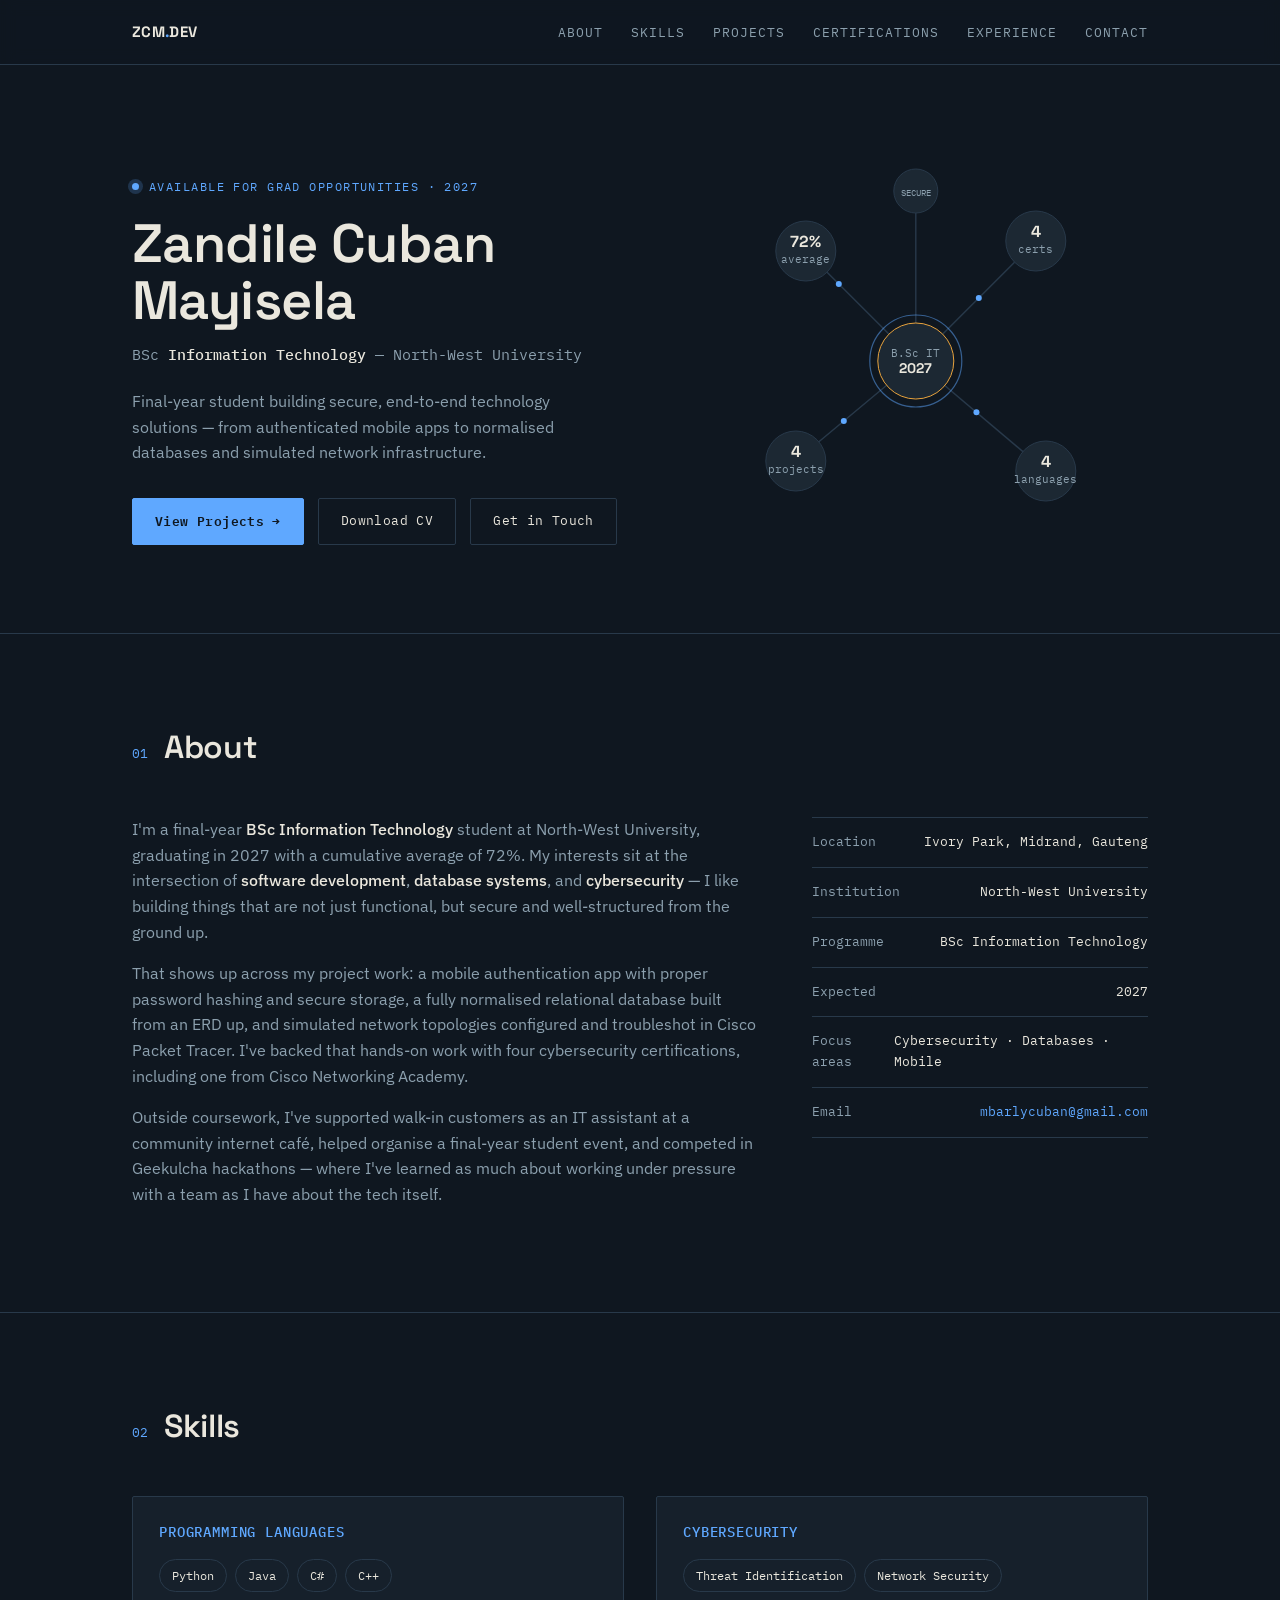
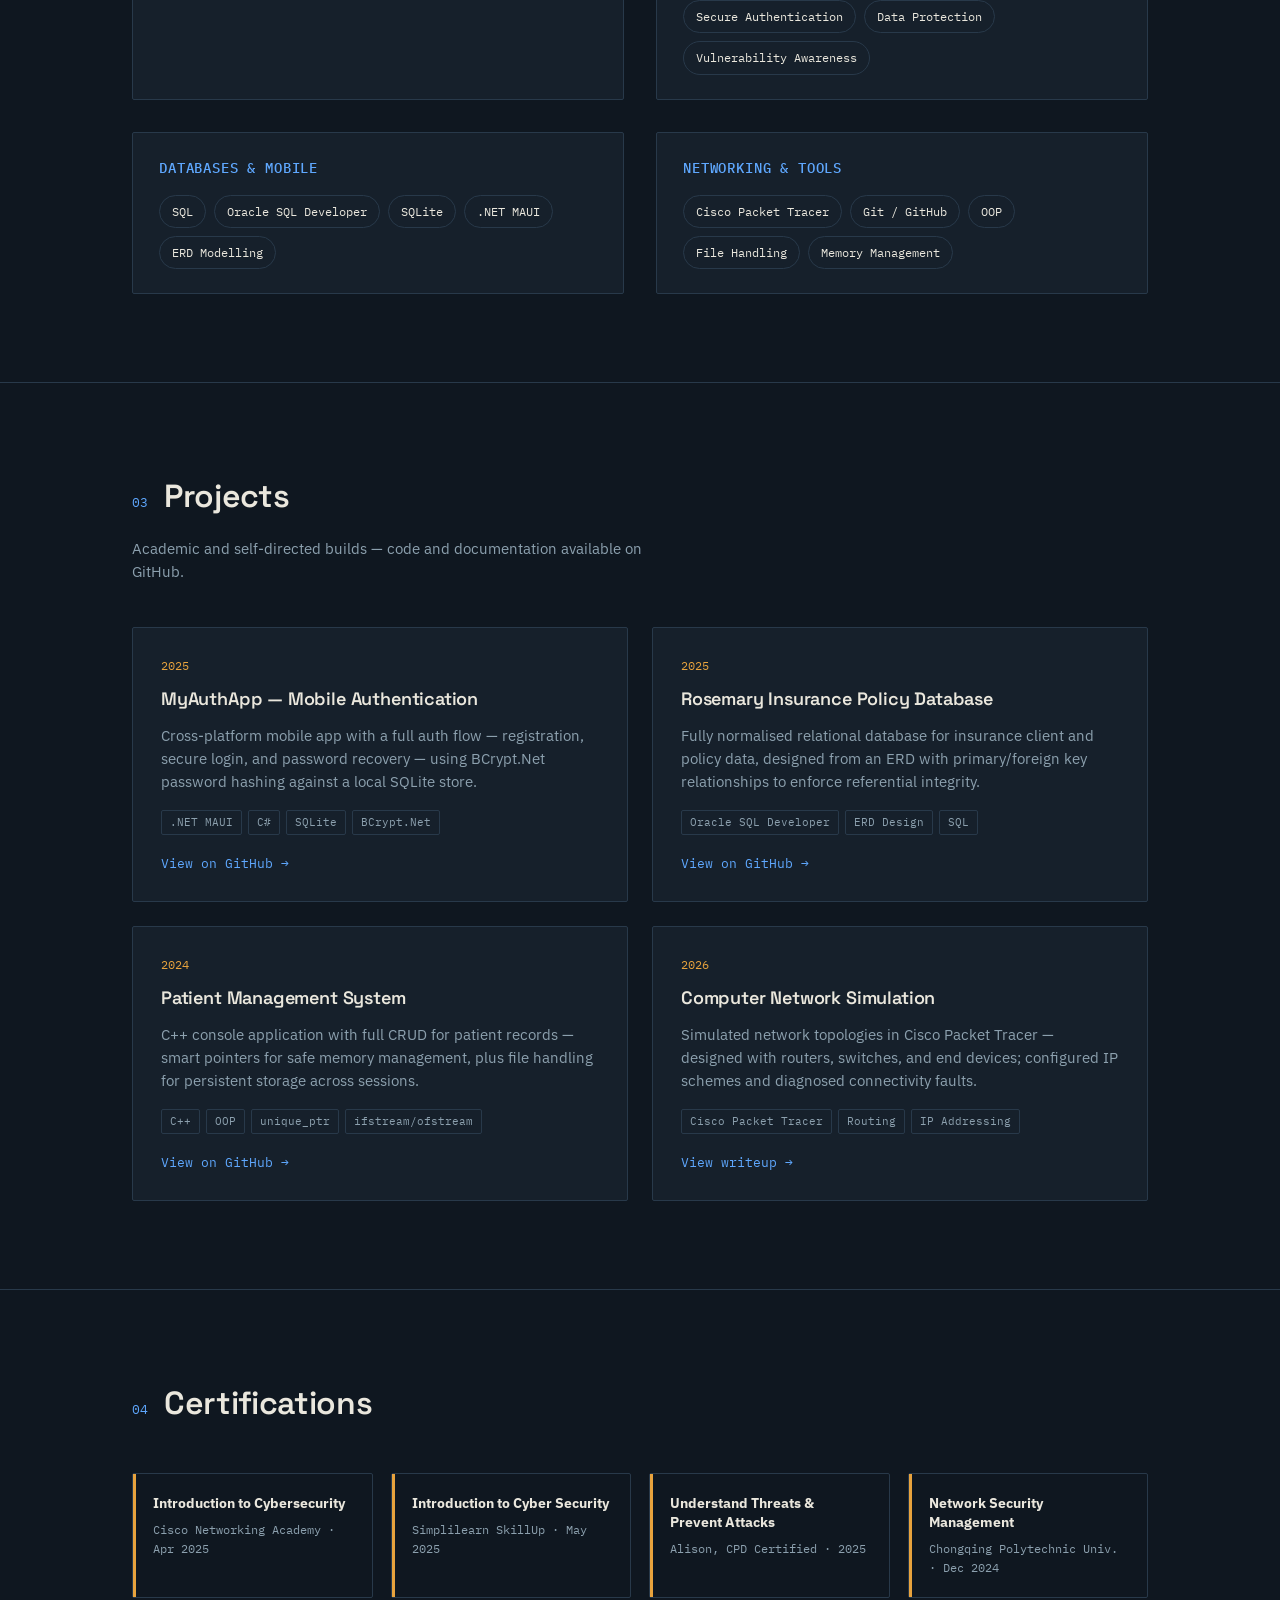
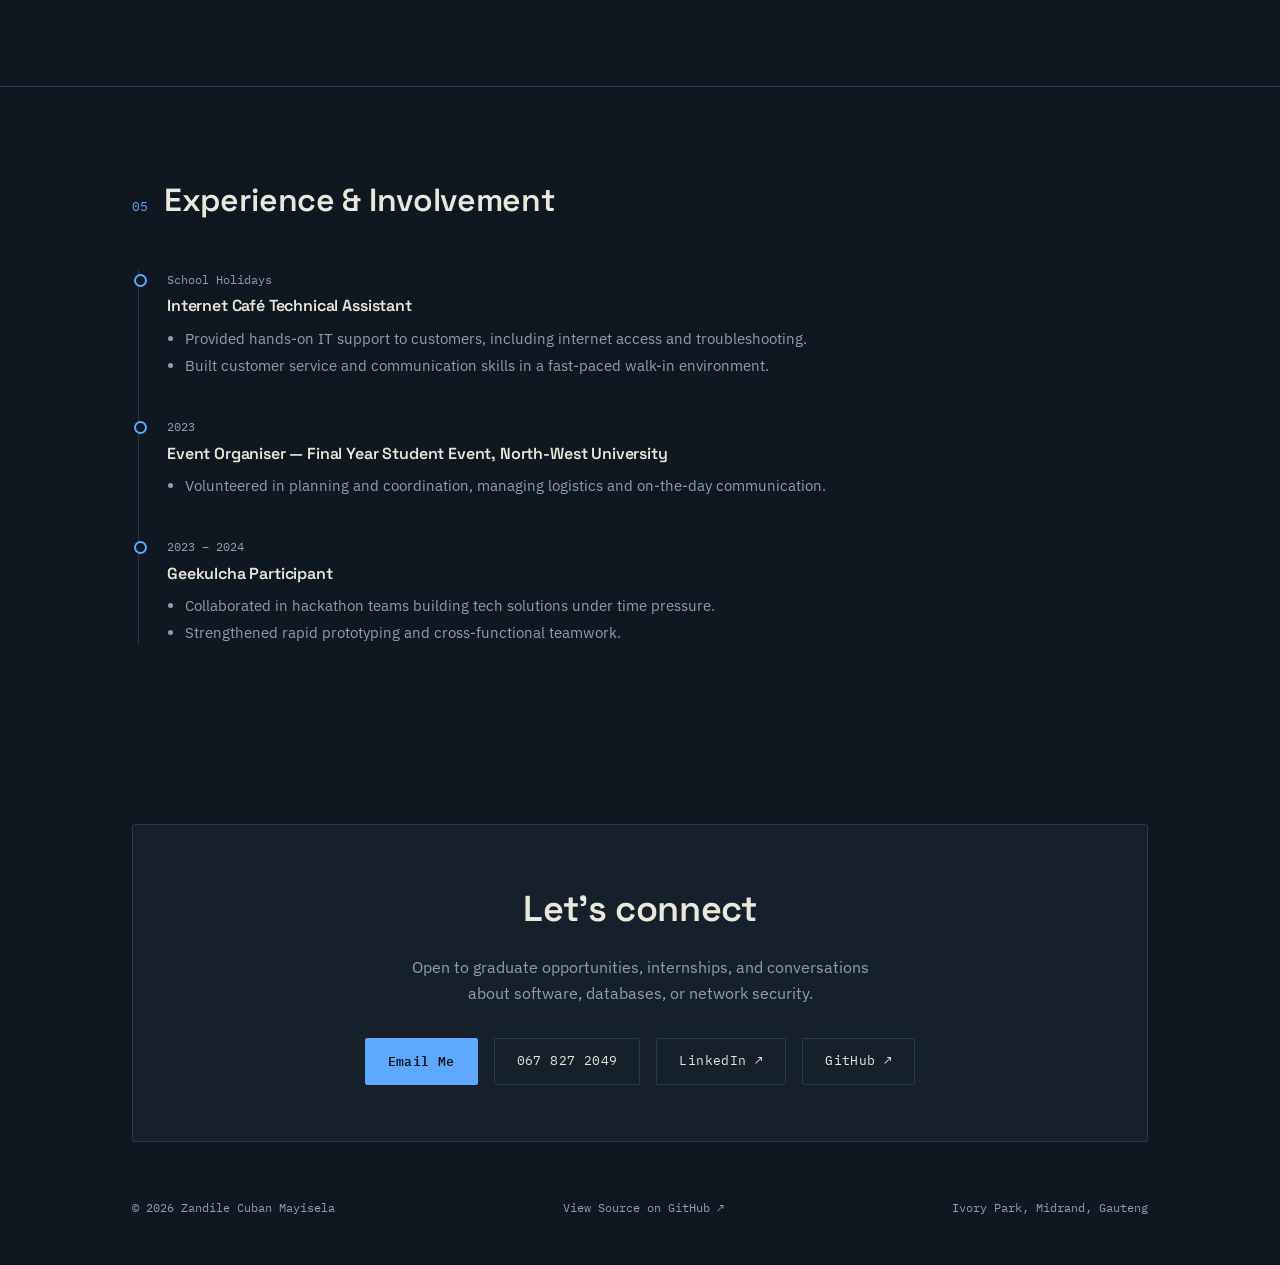
==== index.html @ 1b2cf782 "Add files via upload" ====
<!DOCTYPE html>
<html lang="en">
<head>
<meta charset="UTF-8">
<meta name="viewport" content="width=device-width, initial-scale=1.0">
<title>Zandile Cuban Mayisela — BSc IT Student</title>
<meta name="description" content="Virtual CV of Zandile Cuban Mayisela, BSc Information Technology student — software development, cybersecurity, and network engineering.">
<link rel="preconnect" href="https://fonts.googleapis.com">
<link rel="preconnect" href="https://fonts.gstatic.com" crossorigin>
<link href="https://fonts.googleapis.com/css2?family=Space+Grotesk:wght@400;500;600;700&family=IBM+Plex+Sans:wght@400;500;600&family=IBM+Plex+Mono:wght@400;500&display=swap" rel="stylesheet">
<link rel="stylesheet" href="styles.css">
</head>
<body>

<nav>
  <div class="wrap">
    <a href="#top" class="nav-mark">ZCM<span>.</span>DEV</a>
    <ul class="nav-links" id="navLinks">
      <li><a href="#about">About</a></li>
      <li><a href="#skills">Skills</a></li>
      <li><a href="#projects">Projects</a></li>
      <li><a href="#certs">Certifications</a></li>
      <li><a href="#experience">Experience</a></li>
      <li><a href="#contact">Contact</a></li>
    </ul>
    <button class="nav-toggle" id="navToggle" aria-label="Toggle menu" aria-expanded="false" aria-controls="navLinks">☰</button>
  </div>
</nav>

<main id="top">

  <!-- HERO -->
  <header class="hero">
    <div class="wrap hero-grid">
      <div>
        <div class="eyebrow">Available for grad opportunities · 2027</div>
        <h1>Zandile Cuban<br>Mayisela</h1>
        <p class="role">BSc <strong>Information Technology</strong> — North-West University</p>
        <p class="lede">Final-year student building secure, end-to-end technology solutions — from authenticated mobile apps to normalised databases and simulated network infrastructure.</p>
        <div class="btn-row">
          <a href="#projects" class="btn btn-primary">View Projects →</a>
          <a href="assets/Zandile-Cuban_Mayisela_Resume.pdf" class="btn btn-ghost" download>Download CV</a>
          <a href="#contact" class="btn btn-ghost">Get in Touch</a>
        </div>
      </div>

      <div class="topo" aria-hidden="true">
        <svg viewBox="0 0 400 400" xmlns="http://www.w3.org/2000/svg">
          <!-- connecting lines -->
          <line class="topo-line" x1="200" y1="200" x2="90" y2="90"/>
          <line class="topo-line" x1="200" y1="200" x2="320" y2="80"/>
          <line class="topo-line" x1="200" y1="200" x2="80" y2="300"/>
          <line class="topo-line" x1="200" y1="200" x2="330" y2="310"/>
          <line class="topo-line" x1="200" y1="200" x2="200" y2="30"/>

          <!-- animated packets travelling along lines -->
          <circle class="topo-packet" r="3">
            <animateMotion dur="3s" repeatCount="indefinite" path="M200,200 L90,90"/>
          </circle>
          <circle class="topo-packet" r="3">
            <animateMotion dur="4s" repeatCount="indefinite" path="M200,200 L320,80"/>
          </circle>
          <circle class="topo-packet" r="3">
            <animateMotion dur="3.5s" repeatCount="indefinite" path="M200,200 L80,300"/>
          </circle>
          <circle class="topo-packet" r="3">
            <animateMotion dur="4.5s" repeatCount="indefinite" path="M200,200 L330,310"/>
          </circle>

          <!-- center node: identity -->
          <circle class="topo-node-ring" cx="200" cy="200" r="46"/>
          <circle class="topo-node-fill amber" cx="200" cy="200" r="38"/>
          <text x="200" y="196" text-anchor="middle" class="topo-node-label">B.Sc IT</text>
          <text x="200" y="212" text-anchor="middle" class="topo-stat" style="font-size:14px;">2027</text>

          <!-- node: GPA -->
          <circle class="topo-node-fill" cx="90" cy="90" r="30"/>
          <text x="90" y="86" text-anchor="middle" class="topo-stat" style="font-size:16px;">72%</text>
          <text x="90" y="102" text-anchor="middle" class="topo-node-label">average</text>

          <!-- node: certs -->
          <circle class="topo-node-fill" cx="320" cy="80" r="30"/>
          <text x="320" y="76" text-anchor="middle" class="topo-stat" style="font-size:16px;">4</text>
          <text x="320" y="92" text-anchor="middle" class="topo-node-label">certs</text>

          <!-- node: projects -->
          <circle class="topo-node-fill" cx="80" cy="300" r="30"/>
          <text x="80" y="296" text-anchor="middle" class="topo-stat" style="font-size:16px;">4</text>
          <text x="80" y="312" text-anchor="middle" class="topo-node-label">projects</text>

          <!-- node: languages -->
          <circle class="topo-node-fill" cx="330" cy="310" r="30"/>
          <text x="330" y="306" text-anchor="middle" class="topo-stat" style="font-size:16px;">4</text>
          <text x="330" y="322" text-anchor="middle" class="topo-node-label">languages</text>

          <!-- node: top -->
          <circle class="topo-node-fill" cx="200" cy="30" r="22"/>
          <text x="200" y="35" text-anchor="middle" class="topo-node-label" style="font-size:9px;">SECURE</text>
        </svg>
      </div>
    </div>
  </header>

  <!-- ABOUT -->
  <section id="about">
    <div class="wrap">
      <div class="sec-head"><span class="sec-num">01</span><h2>About</h2></div>
      <div class="about-grid">
        <div>
          <p>I'm a final-year <strong>BSc Information Technology</strong> student at North-West University, graduating in 2027 with a cumulative average of 72%. My interests sit at the intersection of <strong>software development</strong>, <strong>database systems</strong>, and <strong>cybersecurity</strong> — I like building things that are not just functional, but secure and well-structured from the ground up.</p>
          <p>That shows up across my project work: a mobile authentication app with proper password hashing and secure storage, a fully normalised relational database built from an ERD up, and simulated network topologies configured and troubleshot in Cisco Packet Tracer. I've backed that hands-on work with four cybersecurity certifications, including one from Cisco Networking Academy.</p>
          <p>Outside coursework, I've supported walk-in customers as an IT assistant at a community internet café, helped organise a final-year student event, and competed in Geekulcha hackathons — where I've learned as much about working under pressure with a team as I have about the tech itself.</p>
        </div>
        <ul class="fact-list">
          <li><span>Location</span><span>Ivory Park, Midrand, Gauteng</span></li>
          <li><span>Institution</span><span>North-West University</span></li>
          <li><span>Programme</span><span>BSc Information Technology</span></li>
          <li><span>Expected</span><span>2027</span></li>
          <li><span>Focus areas</span><span>Cybersecurity · Databases · Mobile</span></li>
          <li><span>Email</span><span><a href="mailto:mbarlycuban@gmail.com" style="color:var(--signal)">mbarlycuban@gmail.com</a></span></li>
        </ul>
      </div>
    </div>
  </section>

  <!-- SKILLS -->
  <section id="skills">
    <div class="wrap">
      <div class="sec-head"><span class="sec-num">02</span><h2>Skills</h2></div>
      <div class="skill-groups">
        <div class="skill-card">
          <h3>Programming Languages</h3>
          <div class="chip-row">
            <span class="chip">Python</span><span class="chip">Java</span><span class="chip">C#</span><span class="chip">C++</span>
          </div>
        </div>
        <div class="skill-card">
          <h3>Cybersecurity</h3>
          <div class="chip-row">
            <span class="chip">Threat Identification</span><span class="chip">Network Security</span><span class="chip">Secure Authentication</span><span class="chip">Data Protection</span><span class="chip">Vulnerability Awareness</span>
          </div>
        </div>
        <div class="skill-card">
          <h3>Databases &amp; Mobile</h3>
          <div class="chip-row">
            <span class="chip">SQL</span><span class="chip">Oracle SQL Developer</span><span class="chip">SQLite</span><span class="chip">.NET MAUI</span><span class="chip">ERD Modelling</span>
          </div>
        </div>
        <div class="skill-card">
          <h3>Networking &amp; Tools</h3>
          <div class="chip-row">
            <span class="chip">Cisco Packet Tracer</span><span class="chip">Git / GitHub</span><span class="chip">OOP</span><span class="chip">File Handling</span><span class="chip">Memory Management</span>
          </div>
        </div>
      </div>
    </div>
  </section>

  <!-- PROJECTS -->
  <section id="projects">
    <div class="wrap">
      <div class="sec-head"><span class="sec-num">03</span><h2>Projects</h2></div>
      <p class="sec-sub">Academic and self-directed builds — code and documentation available on GitHub.</p>
      <div class="project-grid">

        <div class="project-card">
          <div class="project-year">2025</div>
          <h3>MyAuthApp — Mobile Authentication</h3>
          <p>Cross-platform mobile app with a full auth flow — registration, secure login, and password recovery — using BCrypt.Net password hashing against a local SQLite store.</p>
          <div class="project-stack">
            <span class="tag">.NET MAUI</span><span class="tag">C#</span><span class="tag">SQLite</span><span class="tag">BCrypt.Net</span>
          </div>
          <a class="project-link" href="#" data-repo-placeholder>View on GitHub →</a>
        </div>

        <div class="project-card">
          <div class="project-year">2025</div>
          <h3>Rosemary Insurance Policy Database</h3>
          <p>Fully normalised relational database for insurance client and policy data, designed from an ERD with primary/foreign key relationships to enforce referential integrity.</p>
          <div class="project-stack">
            <span class="tag">Oracle SQL Developer</span><span class="tag">ERD Design</span><span class="tag">SQL</span>
          </div>
          <a class="project-link" href="https://github.com/tea-eye-mars/RosemaryInsurance_Group21" target="_blank" rel="noopener">View on GitHub →</a>
        </div>

        <div class="project-card">
          <div class="project-year">2024</div>
          <h3>Patient Management System</h3>
          <p>C++ console application with full CRUD for patient records — smart pointers for safe memory management, plus file handling for persistent storage across sessions.</p>
          <div class="project-stack">
            <span class="tag">C++</span><span class="tag">OOP</span><span class="tag">unique_ptr</span><span class="tag">ifstream/ofstream</span>
          </div>
          <a class="project-link" href="#" data-repo-placeholder>View on GitHub →</a>
        </div>

        <div class="project-card">
          <div class="project-year">2026</div>
          <h3>Computer Network Simulation</h3>
          <p>Simulated network topologies in Cisco Packet Tracer — designed with routers, switches, and end devices; configured IP schemes and diagnosed connectivity faults.</p>
          <div class="project-stack">
            <span class="tag">Cisco Packet Tracer</span><span class="tag">Routing</span><span class="tag">IP Addressing</span>
          </div>
          <a class="project-link" href="#" data-repo-placeholder>View writeup →</a>
        </div>

      </div>
    </div>
  </section>

  <!-- CERTIFICATIONS -->
  <section id="certs">
    <div class="wrap">
      <div class="sec-head"><span class="sec-num">04</span><h2>Certifications</h2></div>
      <div class="cert-row">
        <div class="cert-card">
          <h4>Introduction to Cybersecurity</h4>
          <span class="mono">Cisco Networking Academy · Apr 2025</span>
        </div>
        <div class="cert-card">
          <h4>Introduction to Cyber Security</h4>
          <span class="mono">Simplilearn SkillUp · May 2025</span>
        </div>
        <div class="cert-card">
          <h4>Understand Threats &amp; Prevent Attacks</h4>
          <span class="mono">Alison, CPD Certified · 2025</span>
        </div>
        <div class="cert-card">
          <h4>Network Security Management</h4>
          <span class="mono">Chongqing Polytechnic Univ. · Dec 2024</span>
        </div>
      </div>
    </div>
  </section>

  <!-- EXPERIENCE -->
  <section id="experience">
    <div class="wrap">
      <div class="sec-head"><span class="sec-num">05</span><h2>Experience &amp; Involvement</h2></div>
      <div class="timeline">
        <div class="tl-item">
          <span class="mono">School Holidays</span>
          <h3>Internet Café Technical Assistant</h3>
          <ul>
            <li>Provided hands-on IT support to customers, including internet access and troubleshooting.</li>
            <li>Built customer service and communication skills in a fast-paced walk-in environment.</li>
          </ul>
        </div>
        <div class="tl-item">
          <span class="mono">2023</span>
          <h3>Event Organiser — Final Year Student Event, North-West University</h3>
          <ul>
            <li>Volunteered in planning and coordination, managing logistics and on-the-day communication.</li>
          </ul>
        </div>
        <div class="tl-item">
          <span class="mono">2023 – 2024</span>
          <h3>Geekulcha Participant</h3>
          <ul>
            <li>Collaborated in hackathon teams building tech solutions under time pressure.</li>
            <li>Strengthened rapid prototyping and cross-functional teamwork.</li>
          </ul>
        </div>
      </div>
    </div>
  </section>

  <!-- CONTACT -->
  <footer id="contact">
    <div class="wrap">
      <div class="contact-box">
        <h2>Let's connect</h2>
        <p>Open to graduate opportunities, internships, and conversations about software, databases, or network security.</p>
        <div class="contact-links">
          <a class="btn btn-primary" href="mailto:mbarlycuban@gmail.com">Email Me</a>
          <a class="btn btn-ghost" href="tel:0678272049">067 827 2049</a>
          <a class="btn btn-ghost" href="https://www.linkedin.com/in/zandile-cuban-mayisela-5b133020b/" target="_blank" rel="noopener">LinkedIn ↗</a>
          <a class="btn btn-ghost" href="https://github.com/ZCuban" target="_blank" rel="noopener">GitHub ↗</a>
        </div>
      </div>
      <div class="foot-bottom">
        <span>© 2026 Zandile Cuban Mayisela</span>
        <span><a href="https://github.com/ZCuban/Zandile-Portfolio" target="_blank" rel="noopener" style="color:var(--muted)">View Source on GitHub ↗</a></span>
        <span>Ivory Park, Midrand, Gauteng</span>
      </div>
    </div>
  </footer>

</main>

<script src="script.js"></script>
</body>
</html>
---- styles.css ----
:root{
    --ink:#0F1720;
    --panel:#16202B;
    --panel-2:#1C2833;
    --line:#28394A;
    --text:#EAE7DD;
    --muted:#8CA0AE;
    --signal:#5FA8FF;
    --signal-dim:#5FA8FF33;
    --amber:#E8A33D;
    --radius:2px;
  }
  *{box-sizing:border-box; margin:0; padding:0;}
  html{scroll-behavior:smooth;}
  body{
    background:var(--ink);
    color:var(--text);
    font-family:'IBM Plex Sans', sans-serif;
    line-height:1.6;
    -webkit-font-smoothing:antialiased;
  }
  ::selection{background:var(--signal-dim); color:var(--text);}
  a{color:inherit; text-decoration:none;}
  .mono{font-family:'IBM Plex Mono', monospace;}
  h1,h2,h3{font-family:'Space Grotesk', sans-serif; font-weight:600; letter-spacing:-0.01em;}
  .wrap{max-width:1080px; margin:0 auto; padding:0 32px;}
  :focus-visible{outline:2px solid var(--signal); outline-offset:3px;}

  /* ===== NAV ===== */
  nav{
    position:sticky; top:0; z-index:50;
    background:rgba(15,23,32,0.88);
    backdrop-filter:blur(8px);
    border-bottom:1px solid var(--line);
  }
  nav .wrap{display:flex; align-items:center; justify-content:space-between; height:64px;}
  .nav-mark{font-family:'Space Grotesk'; font-weight:700; font-size:15px; letter-spacing:0.02em; color:var(--text);}
  .nav-mark span{color:var(--signal);}
  .nav-links{display:flex; gap:28px; list-style:none;}
  .nav-links a{
    font-family:'IBM Plex Mono'; font-size:12.5px; text-transform:uppercase; letter-spacing:0.08em;
    color:var(--muted); transition:color .2s;
    position:relative; padding:4px 0;
  }
  .nav-links a::after{
    content:''; position:absolute; left:0; bottom:0; width:0; height:1px; background:var(--signal);
    transition:width .25s;
  }
  .nav-links a:hover{color:var(--text);}
  .nav-links a:hover::after{width:100%;}
  .nav-toggle{display:none; background:none; border:1px solid var(--line); color:var(--text); width:36px; height:36px; cursor:pointer;}

  /* ===== HERO / TOPOLOGY ===== */
  .hero{padding:96px 0 72px; position:relative; overflow:hidden;}
  .hero-grid{display:grid; grid-template-columns:1.05fr 0.95fr; gap:40px; align-items:center;}
  .eyebrow{
    font-family:'IBM Plex Mono'; font-size:12px; letter-spacing:0.12em; text-transform:uppercase;
    color:var(--signal); display:flex; align-items:center; gap:10px; margin-bottom:18px;
  }
  .eyebrow::before{content:''; width:7px; height:7px; background:var(--signal); border-radius:50%; box-shadow:0 0 0 4px var(--signal-dim); animation:pulse 2s infinite;}
  @keyframes pulse{0%,100%{opacity:1;} 50%{opacity:.4;}}
  .hero h1{font-size:clamp(34px,4.6vw,54px); line-height:1.06; margin-bottom:14px;}
  .hero .role{font-family:'IBM Plex Mono'; color:var(--muted); font-size:15px; margin-bottom:22px;}
  .hero .role strong{color:var(--text); font-weight:500;}
  .hero p.lede{color:var(--muted); font-size:16px; max-width:46ch; margin-bottom:32px;}
  .btn-row{display:flex; gap:14px; flex-wrap:wrap;}
  .btn{
    font-family:'IBM Plex Mono'; font-size:13px; letter-spacing:0.03em;
    padding:12px 22px; border-radius:var(--radius); cursor:pointer; transition:all .2s; display:inline-flex; align-items:center; gap:8px;
  }
  .btn-primary{background:var(--signal); color:#0F1720; border:1px solid var(--signal); font-weight:600;}
  .btn-primary:hover{background:#7ab4ff; transform:translateY(-1px);}
  .btn-ghost{border:1px solid var(--line); color:var(--text);}
  .btn-ghost:hover{border-color:var(--signal); color:var(--signal);}

  .topo{position:relative; height:400px;}
  .topo svg{width:100%; height:100%;}
  .topo-node-label{font-family:'IBM Plex Mono'; font-size:10.5px; fill:var(--muted);}
  .topo-stat{font-family:'Space Grotesk'; font-size:20px; font-weight:700; fill:var(--text);}
  .topo-line{stroke:var(--line); stroke-width:1.4;}
  .topo-packet{fill:var(--signal);}
  .topo-node-ring{fill:none; stroke:var(--signal); stroke-width:1.2; opacity:0.5;}
  .topo-node-fill{fill:var(--panel-2); stroke:var(--line); stroke-width:1;}
  .topo-node-fill.amber{stroke:var(--amber);}

  /* ===== SECTION SHELL ===== */
  section{padding:88px 0; border-top:1px solid var(--line);}
  .sec-head{display:flex; align-items:baseline; gap:16px; margin-bottom:44px;}
  .sec-num{font-family:'IBM Plex Mono'; color:var(--signal); font-size:13px;}
  .sec-head h2{font-size:clamp(24px,3vw,32px);}
  .sec-sub{color:var(--muted); font-size:14.5px; margin-top:-30px; margin-bottom:44px; max-width:60ch;}

  /* ===== ABOUT ===== */
  .about-grid{display:grid; grid-template-columns:1.3fr 0.7fr; gap:56px;}
  .about-grid p{color:var(--muted); font-size:16px; margin-bottom:16px;}
  .about-grid p strong{color:var(--text); font-weight:500;}
  .fact-list{list-style:none; border-top:1px solid var(--line);}
  .fact-list li{
    display:flex; justify-content:space-between; padding:14px 0; border-bottom:1px solid var(--line);
    font-family:'IBM Plex Mono'; font-size:13px;
  }
  .fact-list li span:first-child{color:var(--muted);}

  /* ===== SKILLS ===== */
  .skill-groups{display:grid; grid-template-columns:repeat(2,1fr); gap:32px;}
  .skill-card{background:var(--panel); border:1px solid var(--line); padding:24px 26px; border-radius:var(--radius);}
  .skill-card h3{font-size:14px; font-family:'IBM Plex Mono'; text-transform:uppercase; letter-spacing:0.06em; color:var(--signal); margin-bottom:16px; font-weight:500;}
  .chip-row{display:flex; flex-wrap:wrap; gap:8px;}
  .chip{
    font-family:'IBM Plex Mono'; font-size:12px; padding:6px 12px; border:1px solid var(--line); border-radius:20px; color:var(--text);
    transition:border-color .2s, color .2s;
  }
  .chip:hover{border-color:var(--signal); color:var(--signal);}

  /* ===== PROJECTS ===== */
  .project-grid{display:grid; grid-template-columns:repeat(2,1fr); gap:24px;}
  .project-card{
    background:var(--panel); border:1px solid var(--line); padding:28px; border-radius:var(--radius);
    display:flex; flex-direction:column; transition:border-color .2s, transform .2s;
  }
  .project-card:hover{border-color:var(--signal); transform:translateY(-3px);}
  .project-year{font-family:'IBM Plex Mono'; font-size:12px; color:var(--amber); margin-bottom:10px;}
  .project-card h3{font-size:18px; margin-bottom:10px;}
  .project-card p{color:var(--muted); font-size:14.5px; margin-bottom:16px; flex-grow:1;}
  .project-stack{display:flex; flex-wrap:wrap; gap:6px; margin-bottom:18px;}
  .tag{font-family:'IBM Plex Mono'; font-size:11px; color:var(--muted); border:1px solid var(--line); padding:3px 8px; border-radius:2px;}
  .project-link{font-family:'IBM Plex Mono'; font-size:12.5px; color:var(--signal); display:inline-flex; align-items:center; gap:6px;}
  .project-link:hover{text-decoration:underline;}

  /* ===== CERTS ===== */
  .cert-row{display:grid; grid-template-columns:repeat(4,1fr); gap:18px;}
  .cert-card{border:1px solid var(--line); padding:20px; text-align:left; border-radius:var(--radius); position:relative;}
  .cert-card::before{content:''; position:absolute; top:0; left:0; width:3px; height:100%; background:var(--amber);}
  .cert-card h4{font-size:14px; margin-bottom:8px; line-height:1.35;}
  .cert-card .mono{font-size:11.5px; color:var(--muted); display:block;}

  /* ===== EXPERIENCE ===== */
  .timeline{border-left:1px solid var(--line); margin-left:6px;}
  .tl-item{padding:0 0 36px 28px; position:relative;}
  .tl-item::before{content:''; position:absolute; left:-5px; top:4px; width:9px; height:9px; background:var(--ink); border:2px solid var(--signal); border-radius:50%;}
  .tl-item:last-child{padding-bottom:0;}
  .tl-item .mono{color:var(--muted); font-size:12px; margin-bottom:4px; display:block;}
  .tl-item h3{font-size:16px; margin-bottom:8px;}
  .tl-item ul{color:var(--muted); font-size:14.5px; padding-left:18px;}
  .tl-item li{margin-bottom:4px;}

  /* ===== CONTACT / FOOTER ===== */
  footer{padding:88px 0 48px;}
  .contact-box{
    background:var(--panel); border:1px solid var(--line); border-radius:var(--radius);
    padding:56px; text-align:center; margin-bottom:56px;
  }
  .contact-box h2{font-size:clamp(26px,4vw,36px); margin-bottom:16px;}
  .contact-box p{color:var(--muted); max-width:50ch; margin:0 auto 32px;}
  .contact-links{display:flex; justify-content:center; gap:16px; flex-wrap:wrap;}
  .foot-bottom{display:flex; justify-content:space-between; color:var(--muted); font-family:'IBM Plex Mono'; font-size:12px; flex-wrap:wrap; gap:12px;}

  /* ===== RESPONSIVE ===== */
  @media (max-width:820px){
    .nav-links{
      display:none; position:absolute; top:64px; left:0; right:0;
      flex-direction:column; gap:0; background:var(--ink); border-bottom:1px solid var(--line);
      padding:8px 32px 20px;
    }
    .nav-links.open{display:flex;}
    .nav-links li{border-top:1px solid var(--line);}
    .nav-links a{display:block; padding:14px 0;}
    .nav-toggle{display:block;}
    .hero-grid{grid-template-columns:1fr;}
    .topo{height:280px; order:-1;}
    .about-grid{grid-template-columns:1fr; gap:32px;}
    .skill-groups{grid-template-columns:1fr;}
    .project-grid{grid-template-columns:1fr;}
    .cert-row{grid-template-columns:repeat(2,1fr);}
  }
  @media (max-width:480px){
    .cert-row{grid-template-columns:1fr;}
    .contact-box{padding:36px 24px;}
  }
  @media (prefers-reduced-motion:reduce){
    *{animation:none !important; transition:none !important;}
  }

  /* ---- active nav link (set by script.js on scroll) ---- */
  .nav-links a.active{color:var(--signal);}
  .nav-links a.active::after{width:100%;}

  /* ---- section fade-in (set by script.js via IntersectionObserver) ---- */
  .pre-reveal{opacity:0; transform:translateY(16px); transition:opacity .6s ease, transform .6s ease;}
  .pre-reveal.in-view{opacity:1; transform:translateY(0);}
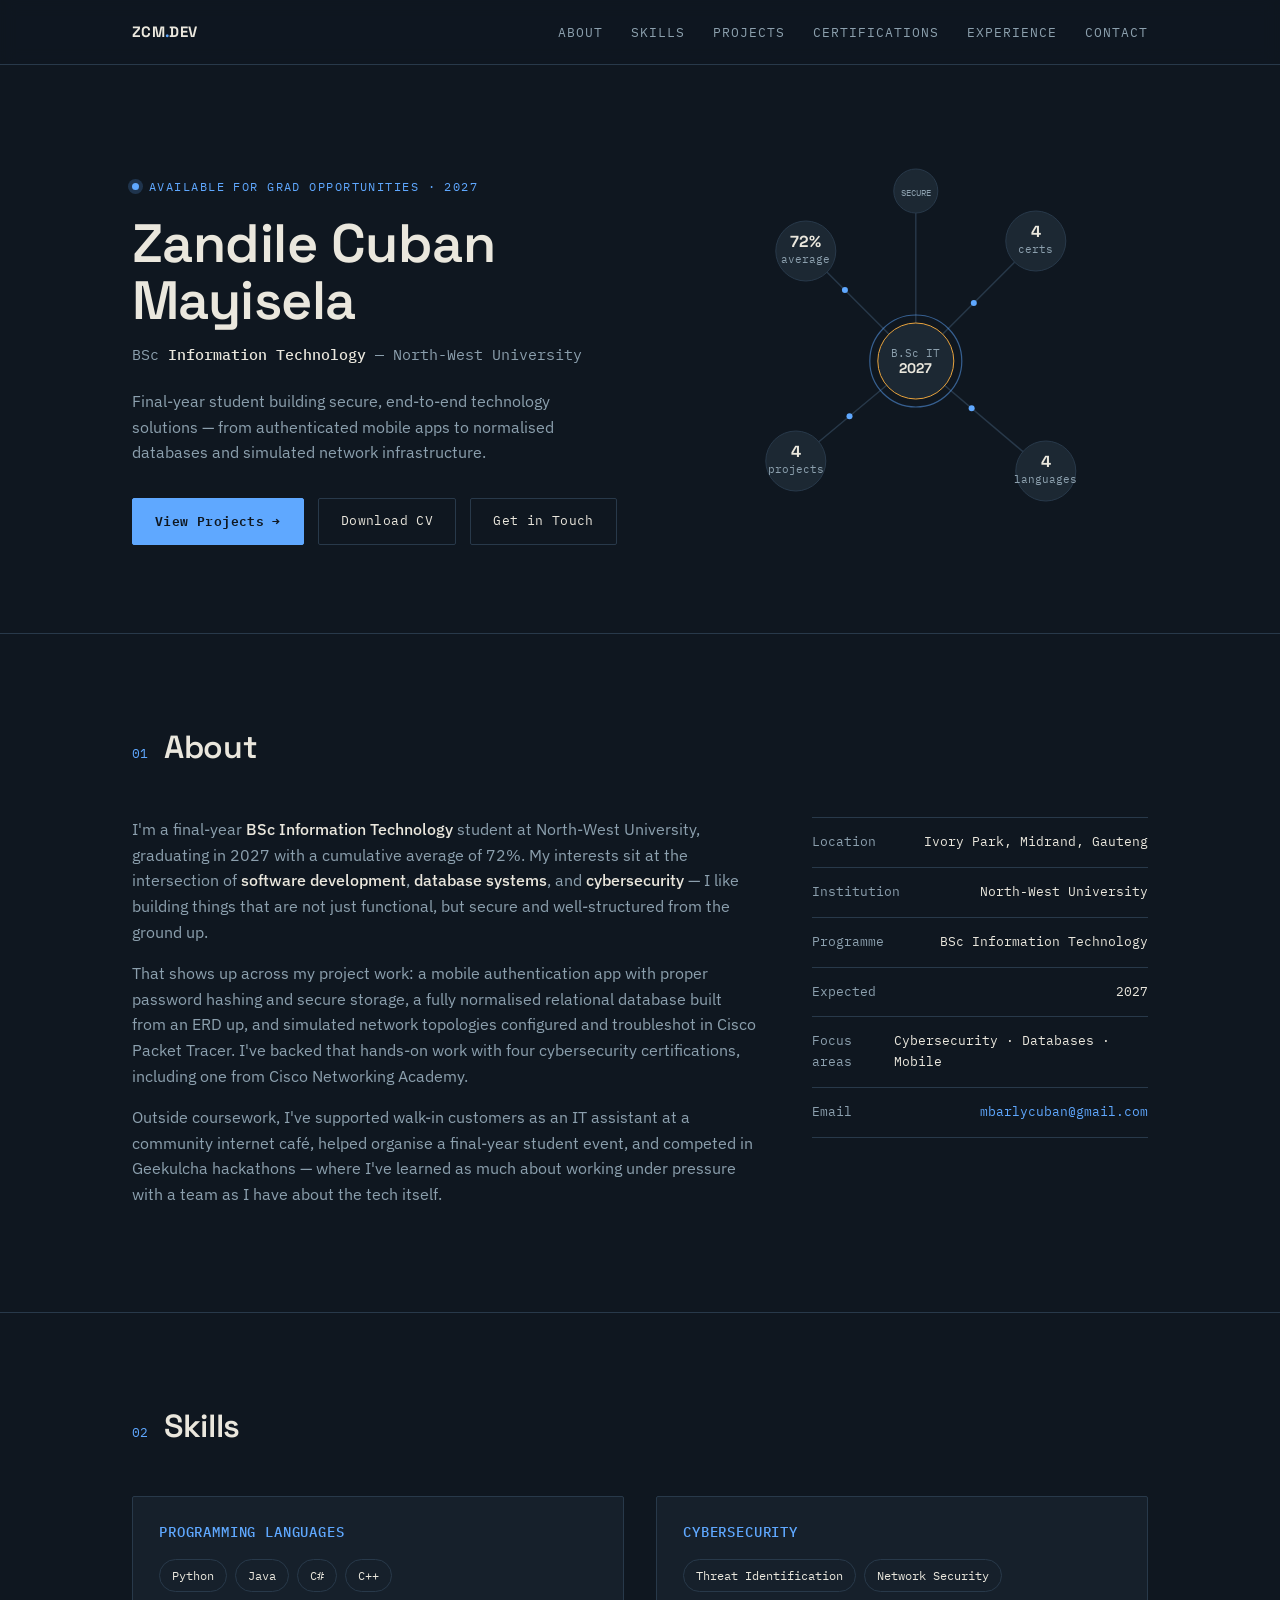
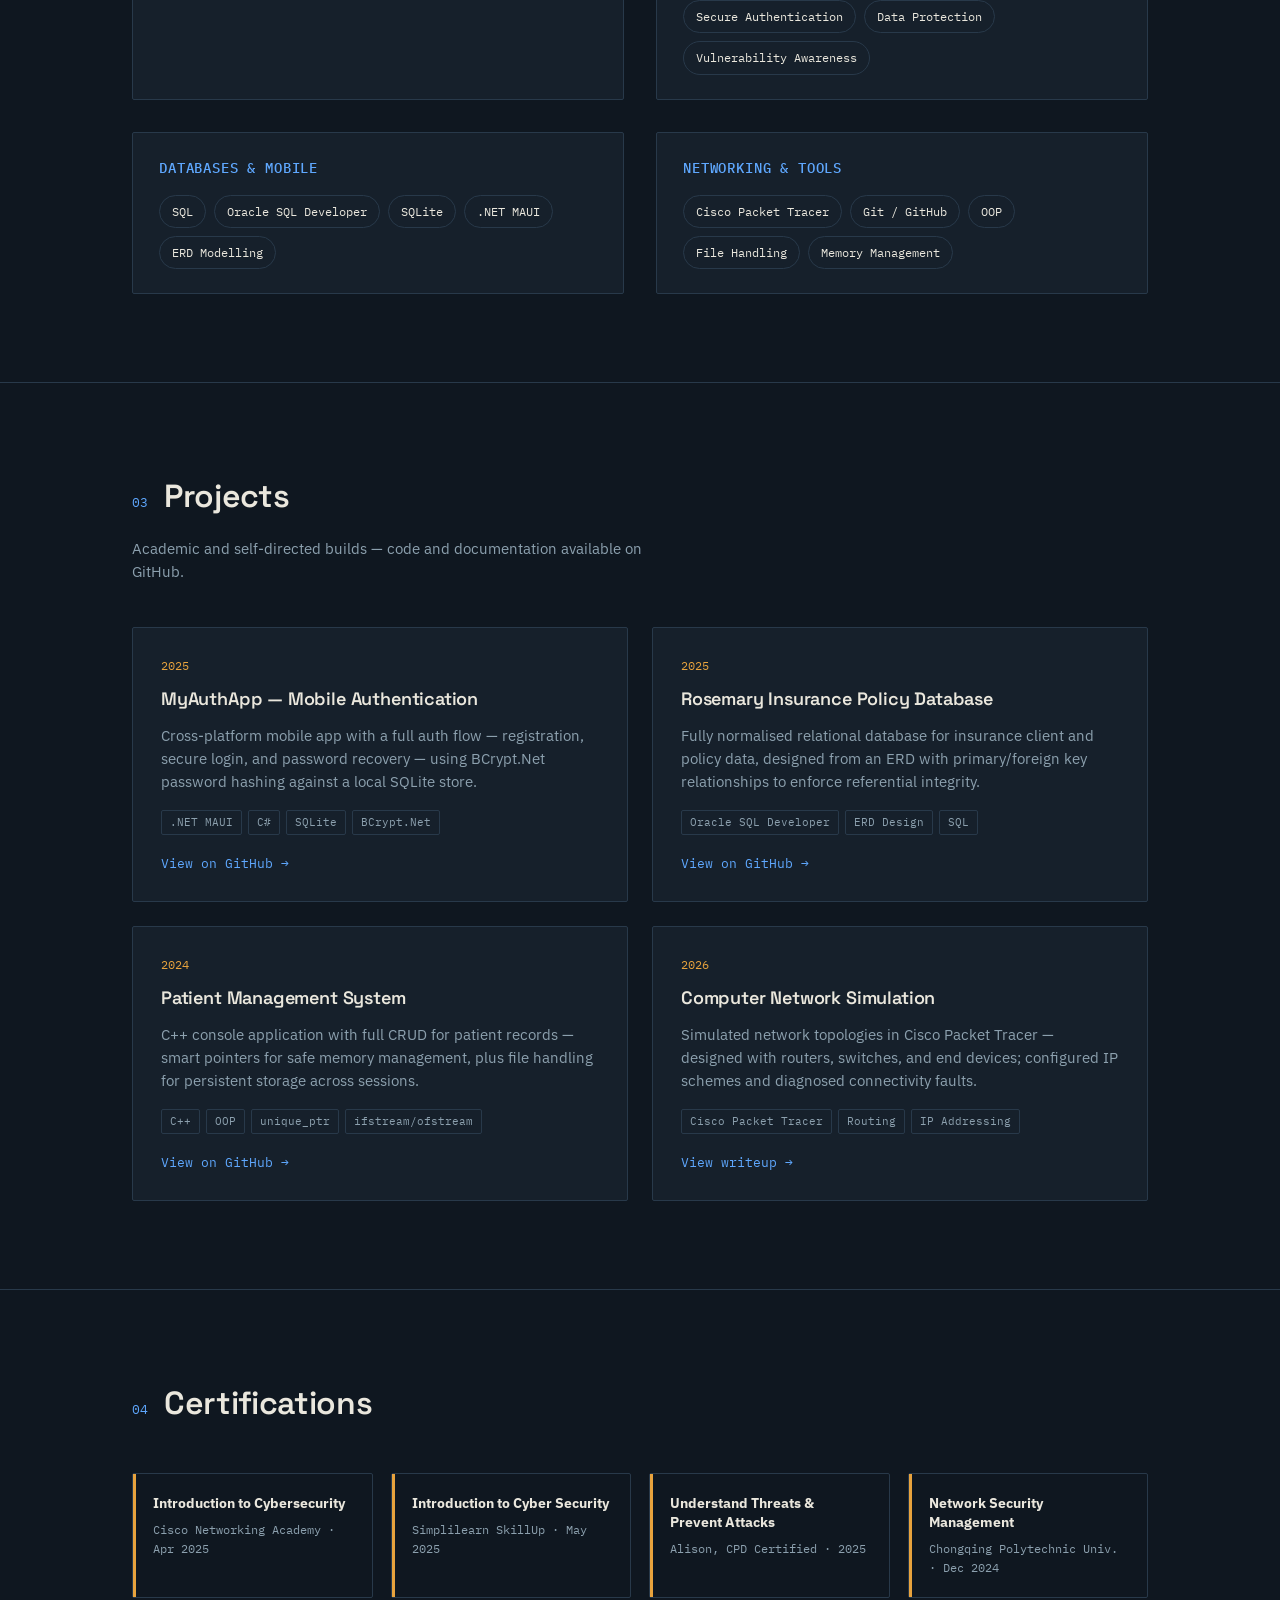
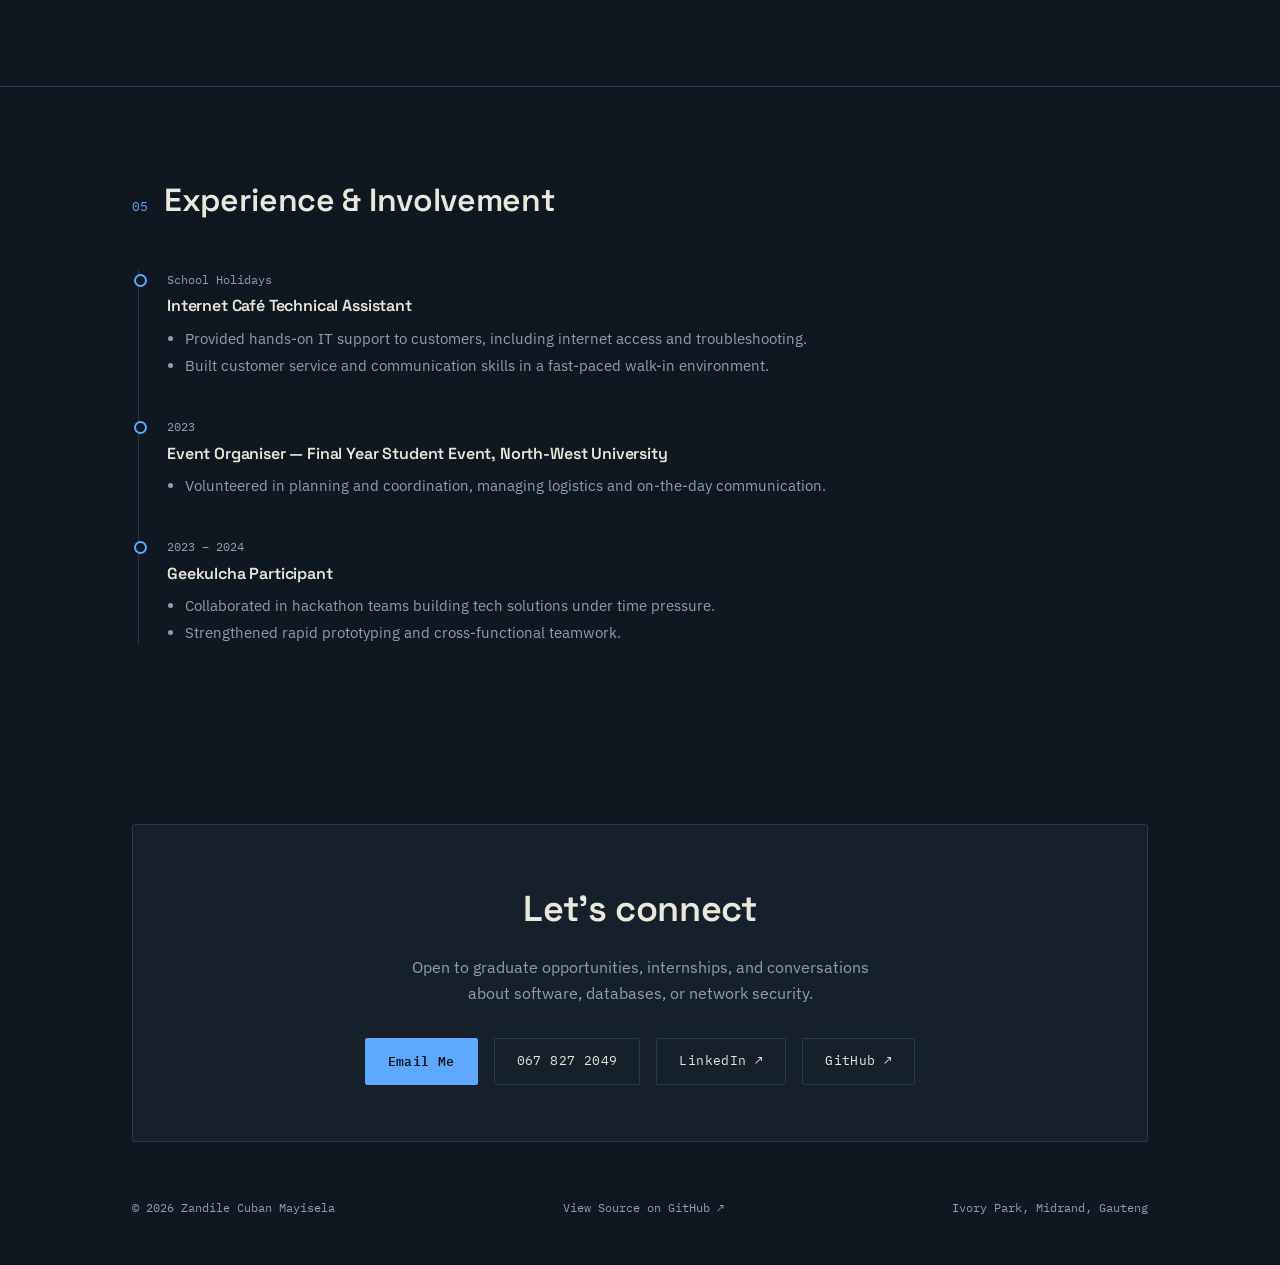
==== commit 54bac883: "Add files via upload" ====
--- a/index.html
+++ b/index.html
@@ -39,7 +39,7 @@
         <p class="lede">Final-year student building secure, end-to-end technology solutions — from authenticated mobile apps to normalised databases and simulated network infrastructure.</p>
         <div class="btn-row">
           <a href="#projects" class="btn btn-primary">View Projects →</a>
-          <a href="assets/Zandile-Cuban_Mayisela_Resume.pdf" class="btn btn-ghost" download>Download CV</a>
+          <a href="Zandile-Cuban_Mayisela_Resume.pdf" class="btn btn-ghost" download>Download CV</a>
           <a href="#contact" class="btn btn-ghost">Get in Touch</a>
         </div>
       </div>
